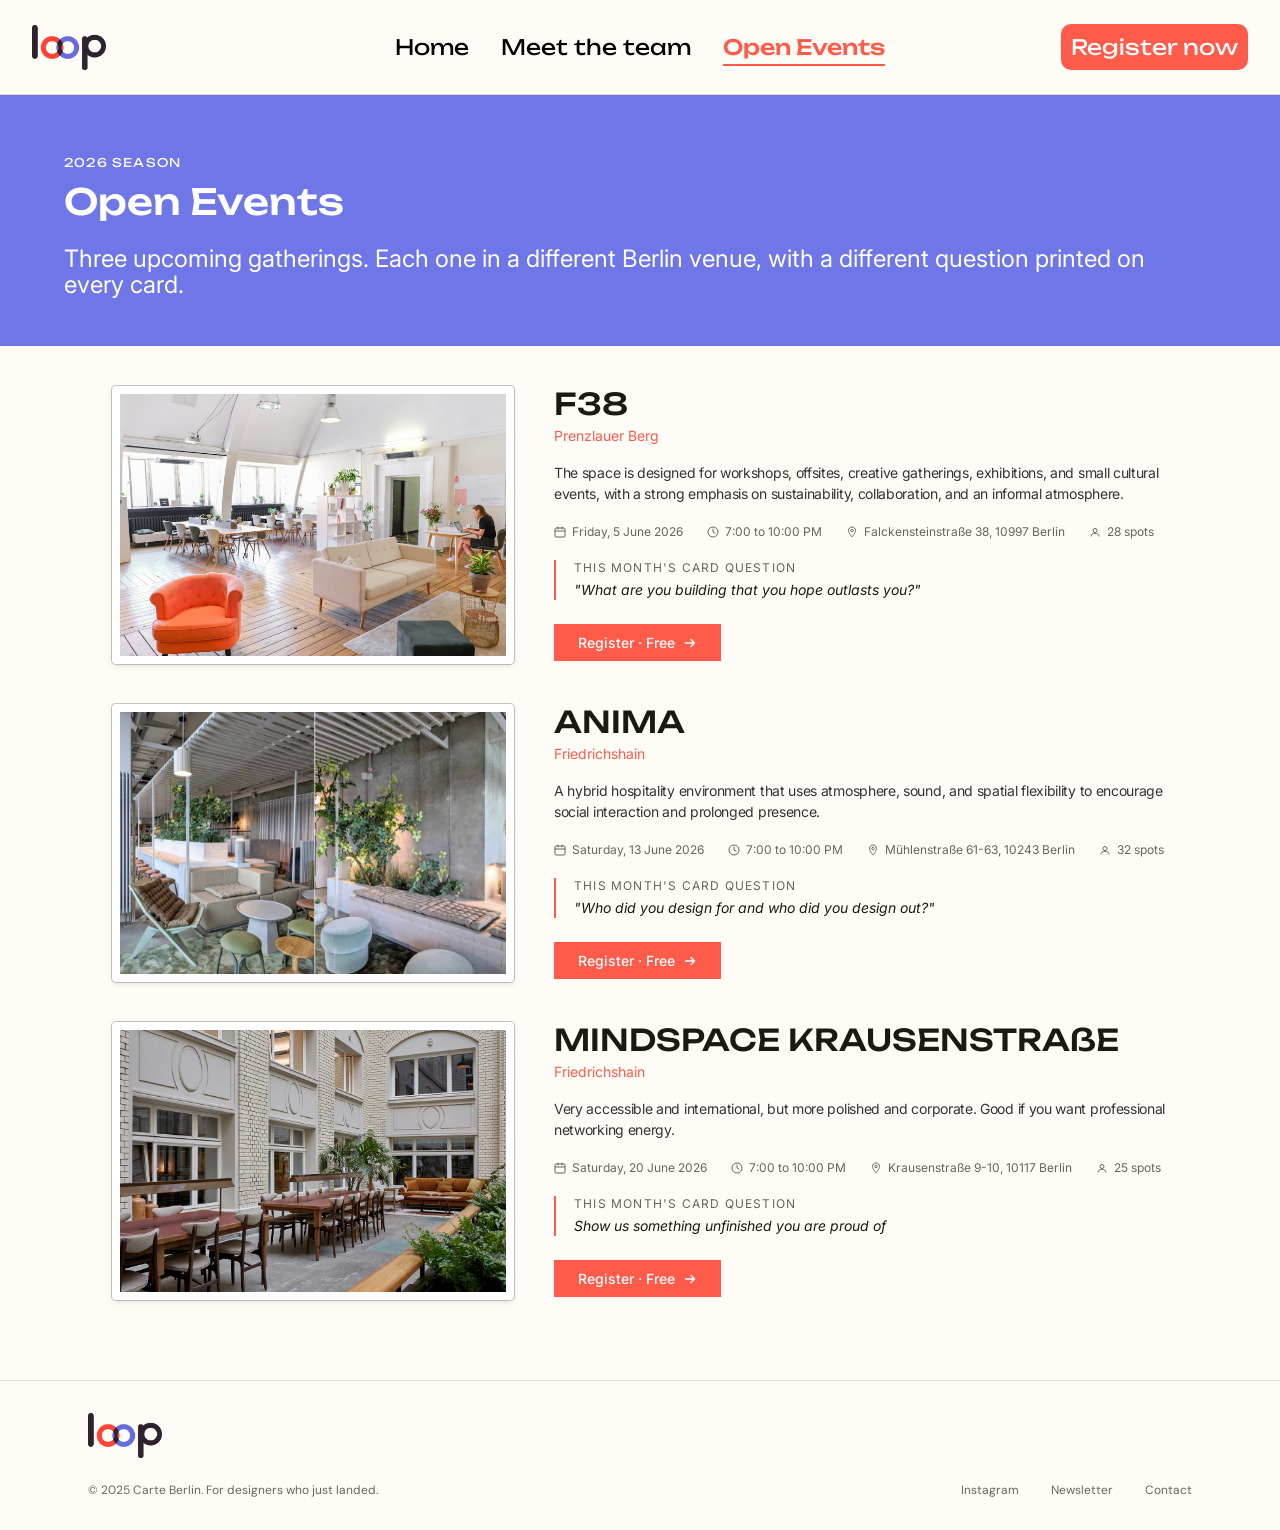
==== events.html @ ac426ec7 "Initial commit: Carte Berlin marketing site Three hand-coded pages (Home, Meet the team, Open Events" ====
<!doctype html>
<html lang="en" class="no-js">
<head>
<meta charset="utf-8" />
<meta name="viewport" content="width=1280" />
<title>Open Events · Carte Berlin</title>
<link rel="preconnect" href="https://fonts.googleapis.com">
<link rel="preconnect" href="https://fonts.gstatic.com" crossorigin>
<link href="https://fonts.googleapis.com/css2?family=Unbounded:wght@400;500&family=Inter:ital,wght@0,400;0,500;1,400&family=DM+Sans:wght@400;500&display=swap" rel="stylesheet">
<link rel="stylesheet" href="styles.css" />
</head>
<body>

<header class="nav">
  <a href="index.html"><img class="nav__logo" src="assets/images/logo.png" alt="Carte Berlin" /></a>
  <nav class="nav__links">
    <a href="index.html" class="nav__link">Home</a>
    <a href="team.html" class="nav__link">Meet the team</a>
    <a href="events.html" class="nav__link nav__link--active">Open Events</a>
  </nav>
  <a class="nav__cta" href="events.html">Register now</a>
</header>

<section class="page-band">
  <div class="page-band__inner">
    <p class="eyebrow eyebrow--light" data-animate>2026 Season</p>
    <h1 class="page-band__title" data-animate data-animate-delay="80">Open Events</h1>
    <p class="page-band__lead" data-animate data-animate-delay="160">Three upcoming gatherings. Each one in a different Berlin venue, with a different question printed on every card.</p>
  </div>
</section>

<section class="events">

  <!-- Event 1 -->
  <article class="event" data-animate>
    <div class="event__media">
      <img src="assets/images/venue-1.png" alt="F38 venue in Prenzlauer Berg" />
    </div>
    <div class="event__body">
      <h2 class="event__title">F38</h2>
      <p class="event__neighborhood">Prenzlauer Berg</p>
      <p class="event__desc">The space is designed for workshops, offsites, creative gatherings, exhibitions, and small cultural events, with a strong emphasis on sustainability, collaboration, and an informal atmosphere.</p>
      <div class="event__meta">
        <span class="event__meta-item">
          <svg viewBox="0 0 12 12" fill="none" stroke="currentColor" xmlns="http://www.w3.org/2000/svg"><rect x="1" y="2" width="10" height="9" rx="1" stroke-width="1"/><path d="M1 5h10M4 1v2M8 1v2" stroke-width="1" stroke-linecap="round"/></svg>
          Friday, 5 June 2026
        </span>
        <span class="event__meta-item">
          <svg viewBox="0 0 12 12" fill="none" stroke="currentColor" xmlns="http://www.w3.org/2000/svg"><circle cx="6" cy="6" r="5" stroke-width="1"/><path d="M6 3v3l2 1" stroke-width="1" stroke-linecap="round"/></svg>
          7:00 to 10:00 PM
        </span>
        <span class="event__meta-item">
          <svg viewBox="0 0 12 12" fill="none" stroke="currentColor" xmlns="http://www.w3.org/2000/svg"><path d="M6 1c-2 0-3.5 1.5-3.5 3.5C2.5 7 6 11 6 11s3.5-4 3.5-6.5C9.5 2.5 8 1 6 1z" stroke-width="1"/><circle cx="6" cy="4.5" r="1.25" stroke-width="1"/></svg>
          Falckensteinstraße 38, 10997 Berlin
        </span>
        <span class="event__meta-item">
          <svg viewBox="0 0 12 12" fill="none" stroke="currentColor" xmlns="http://www.w3.org/2000/svg"><circle cx="6" cy="4.5" r="2" stroke-width="1"/><path d="M2 10.5c0-2 1.75-3.25 4-3.25s4 1.25 4 3.25" stroke-width="1"/></svg>
          28 spots
        </span>
      </div>
      <div class="event__question">
        <div class="event__question-label">This month's card question</div>
        <p class="event__question-text">"What are you building that you hope outlasts you?"</p>
      </div>
      <button class="event__btn">
        Register · Free
        <svg viewBox="0 0 14 14" fill="none" stroke="currentColor" xmlns="http://www.w3.org/2000/svg"><path d="M2.5 7h9M8 3.5L11.5 7 8 10.5" stroke-width="1.5" stroke-linecap="round" stroke-linejoin="round"/></svg>
      </button>
    </div>
  </article>

  <!-- Event 2 -->
  <article class="event" data-animate>
    <div class="event__media">
      <img src="assets/images/venue-3.png" alt="ANIMA venue in Friedrichshain" />
    </div>
    <div class="event__body">
      <h2 class="event__title">ANIMA</h2>
      <p class="event__neighborhood">Friedrichshain</p>
      <p class="event__desc">A hybrid hospitality environment that uses atmosphere, sound, and spatial flexibility to encourage social interaction and prolonged presence.</p>
      <div class="event__meta">
        <span class="event__meta-item">
          <svg viewBox="0 0 12 12" fill="none" stroke="currentColor" xmlns="http://www.w3.org/2000/svg"><rect x="1" y="2" width="10" height="9" rx="1" stroke-width="1"/><path d="M1 5h10M4 1v2M8 1v2" stroke-width="1" stroke-linecap="round"/></svg>
          Saturday, 13 June 2026
        </span>
        <span class="event__meta-item">
          <svg viewBox="0 0 12 12" fill="none" stroke="currentColor" xmlns="http://www.w3.org/2000/svg"><circle cx="6" cy="6" r="5" stroke-width="1"/><path d="M6 3v3l2 1" stroke-width="1" stroke-linecap="round"/></svg>
          7:00 to 10:00 PM
        </span>
        <span class="event__meta-item">
          <svg viewBox="0 0 12 12" fill="none" stroke="currentColor" xmlns="http://www.w3.org/2000/svg"><path d="M6 1c-2 0-3.5 1.5-3.5 3.5C2.5 7 6 11 6 11s3.5-4 3.5-6.5C9.5 2.5 8 1 6 1z" stroke-width="1"/><circle cx="6" cy="4.5" r="1.25" stroke-width="1"/></svg>
          Mühlenstraße 61-63, 10243 Berlin
        </span>
        <span class="event__meta-item">
          <svg viewBox="0 0 12 12" fill="none" stroke="currentColor" xmlns="http://www.w3.org/2000/svg"><circle cx="6" cy="4.5" r="2" stroke-width="1"/><path d="M2 10.5c0-2 1.75-3.25 4-3.25s4 1.25 4 3.25" stroke-width="1"/></svg>
          32 spots
        </span>
      </div>
      <div class="event__question">
        <div class="event__question-label">This month's card question</div>
        <p class="event__question-text">"Who did you design for and who did you design out?"</p>
      </div>
      <button class="event__btn">
        Register · Free
        <svg viewBox="0 0 14 14" fill="none" stroke="currentColor" xmlns="http://www.w3.org/2000/svg"><path d="M2.5 7h9M8 3.5L11.5 7 8 10.5" stroke-width="1.5" stroke-linecap="round" stroke-linejoin="round"/></svg>
      </button>
    </div>
  </article>

  <!-- Event 3 -->
  <article class="event" data-animate>
    <div class="event__media">
      <img src="assets/images/venue-4.png" alt="Mindspace Krausenstraße venue" />
    </div>
    <div class="event__body">
      <h2 class="event__title">MINDSPACE KRAUSENSTRAßE</h2>
      <p class="event__neighborhood">Friedrichshain</p>
      <p class="event__desc">Very accessible and international, but more polished and corporate. Good if you want professional networking energy.</p>
      <div class="event__meta">
        <span class="event__meta-item">
          <svg viewBox="0 0 12 12" fill="none" stroke="currentColor" xmlns="http://www.w3.org/2000/svg"><rect x="1" y="2" width="10" height="9" rx="1" stroke-width="1"/><path d="M1 5h10M4 1v2M8 1v2" stroke-width="1" stroke-linecap="round"/></svg>
          Saturday, 20 June 2026
        </span>
        <span class="event__meta-item">
          <svg viewBox="0 0 12 12" fill="none" stroke="currentColor" xmlns="http://www.w3.org/2000/svg"><circle cx="6" cy="6" r="5" stroke-width="1"/><path d="M6 3v3l2 1" stroke-width="1" stroke-linecap="round"/></svg>
          7:00 to 10:00 PM
        </span>
        <span class="event__meta-item">
          <svg viewBox="0 0 12 12" fill="none" stroke="currentColor" xmlns="http://www.w3.org/2000/svg"><path d="M6 1c-2 0-3.5 1.5-3.5 3.5C2.5 7 6 11 6 11s3.5-4 3.5-6.5C9.5 2.5 8 1 6 1z" stroke-width="1"/><circle cx="6" cy="4.5" r="1.25" stroke-width="1"/></svg>
          Krausenstraße 9-10, 10117 Berlin
        </span>
        <span class="event__meta-item">
          <svg viewBox="0 0 12 12" fill="none" stroke="currentColor" xmlns="http://www.w3.org/2000/svg"><circle cx="6" cy="4.5" r="2" stroke-width="1"/><path d="M2 10.5c0-2 1.75-3.25 4-3.25s4 1.25 4 3.25" stroke-width="1"/></svg>
          25 spots
        </span>
      </div>
      <div class="event__question">
        <div class="event__question-label">This month's card question</div>
        <p class="event__question-text">Show us something unfinished you are proud of</p>
      </div>
      <button class="event__btn">
        Register · Free
        <svg viewBox="0 0 14 14" fill="none" stroke="currentColor" xmlns="http://www.w3.org/2000/svg"><path d="M2.5 7h9M8 3.5L11.5 7 8 10.5" stroke-width="1.5" stroke-linecap="round" stroke-linejoin="round"/></svg>
      </button>
    </div>
  </article>

</section>

<footer class="footer">
  <div class="footer__inner">
    <div class="footer__top">
      <img class="footer__logo" src="assets/images/logo.png" alt="Carte Berlin" />
    </div>
    <div class="footer__row">
      <span class="footer__copy">© 2025 Carte Berlin. For designers who just landed.</span>
      <div class="footer__links">
        <a class="footer__link" href="#">Instagram</a>
        <a class="footer__link" href="#">Newsletter</a>
        <a class="footer__link" href="#">Contact</a>
      </div>
    </div>
  </div>
</footer>

<script src="script.js" defer></script>
</body>
</html>
---- styles.css ----
/* ------- Reset + tokens ------- */
*, *::before, *::after { box-sizing: border-box; }
html, body { margin: 0; padding: 0; }
body {
  background: #fffcf8;
  color: #1c1814;
  font-family: 'Inter', system-ui, -apple-system, sans-serif;
  -webkit-font-smoothing: antialiased;
  -moz-osx-font-smoothing: grayscale;
  min-width: 1280px;
}

:root {
  --bg: #fffcf8;
  --ink: #1c1814;
  --muted: #6b6358;
  --accent: #ff5b4a;
  --indigo: #6e76e8;
  --soft: #d9d2c2;
  --cream: #f4efe4;
  --hairline: rgba(28, 24, 20, 0.14);
}

img { max-width: 100%; display: block; }
a { color: inherit; text-decoration: none; }

/* ------- Top nav (shared) ------- */
.nav {
  position: sticky;
  top: 0;
  z-index: 50;
  display: flex;
  align-items: center;
  justify-content: space-between;
  padding: 24px 32px;
  background: var(--bg);
  border-bottom: 1px solid var(--hairline);
  transition: box-shadow 280ms ease, padding 280ms ease;
}
.nav.is-scrolled {
  padding-top: 14px;
  padding-bottom: 14px;
  box-shadow: 0 6px 20px rgba(28, 24, 20, 0.06);
}
.nav__logo { width: 74px; height: 45px; object-fit: contain; }
.nav__links {
  display: flex;
  gap: 32px;
  align-items: center;
  font-family: 'Unbounded', sans-serif;
  font-size: 21.206px;
  position: absolute;
  left: 50%;
  transform: translateX(-50%);
}
.nav__link { color: #000; font-weight: 400; }
.nav__link--active { color: var(--accent); font-weight: 500; }
.nav__cta {
  background: var(--accent);
  color: #fff;
  padding: 10px;
  border-radius: 10px;
  font-family: 'Unbounded', sans-serif;
  font-size: 21.206px;
  font-weight: 400;
  display: inline-flex;
  align-items: center;
  cursor: pointer;
}

/* ------- Footer (shared) ------- */
.footer {
  padding: 32px 0;
  border-top: 1px solid var(--hairline);
}
.footer__inner {
  max-width: 1152px;
  margin: 0 auto;
  padding: 0 24px;
}
.footer__row {
  display: flex;
  align-items: center;
  gap: 32px;
}
.footer__copy,
.footer__link {
  font-family: 'DM Sans', sans-serif;
  color: var(--muted);
  font-size: 12px;
  line-height: 16px;
}
.footer__links { display: flex; gap: 32px; margin-left: auto; }
.footer__logo { width: 74px; height: 45px; object-fit: contain; }
.footer__top { display: flex; align-items: center; gap: 24px; padding-bottom: 24px; }

/* ------- Buttons ------- */
.btn--accent {
  display: inline-flex;
  align-items: center;
  gap: 8px;
  background: var(--accent);
  color: var(--cream);
  font-family: 'Unbounded', sans-serif;
  font-weight: 500;
  font-size: 14px;
  padding: 14px 32px;
  border-radius: 6px;
  border: 0;
  cursor: pointer;
  text-decoration: none;
}
.btn--accent svg {
  width: 16px;
  height: 16px;
  flex-shrink: 0;
}
.btn--outline {
  display: inline-flex;
  align-items: center;
  justify-content: center;
  background: transparent;
  color: #fff;
  border: 1px solid #fff;
  font-family: 'Unbounded', sans-serif;
  font-weight: 500;
  font-size: 14px;
  padding: 12px 24px;
  border-radius: 6px;
  cursor: pointer;
}

/* ------- Headings shared ------- */
.eyebrow {
  font-family: 'Unbounded', sans-serif;
  font-size: 12px;
  letter-spacing: 1.2px;
  text-transform: uppercase;
}
.eyebrow--light { color: #fff; }
.eyebrow--muted { color: var(--muted); }
.eyebrow--accent { color: var(--accent); }

.h2 {
  font-family: 'Unbounded', sans-serif;
  font-weight: 500;
  font-size: 36px;
  line-height: 40px;
  color: #fff;
  margin: 12px 0 0;
}

/* ===================================================
   HOME PAGE
=================================================== */
.home-hero {
  padding: 56px 0 40px;
}
.home-hero__inner {
  max-width: 1152px;
  margin: 0 auto;
  padding: 0 24px;
}
.home-hero__title {
  font-family: 'Unbounded', sans-serif;
  font-weight: 500;
  font-size: 60px;
  line-height: 69px;
  margin: 0;
  color: var(--ink);
}
.home-hero__title .accent { color: var(--accent); display: block; }
.home-hero__title span.block { display: block; }
.home-hero__lead {
  font-family: 'Unbounded', sans-serif;
  font-weight: 400;
  font-size: 20px;
  line-height: 26px;
  color: #000;
  max-width: 932px;
  margin: 38px 0 0;
}
.home-hero__chip {
  display: inline-flex;
  align-items: center;
  gap: 8px;
  border: 1px solid var(--accent);
  color: var(--accent);
  border-radius: 6px;
  padding: 5px 13px;
  margin-top: 38px;
  font-family: 'Unbounded', sans-serif;
  font-size: 12px;
  letter-spacing: 1.2px;
  text-transform: uppercase;
  line-height: 16px;
}
.home-hero__chip svg { width: 12px; height: 12px; }

.stats {
  border-top: 1px solid var(--hairline);
  border-bottom: 1px solid var(--hairline);
  padding: 25px 0;
}
.stats__inner {
  max-width: 1152px;
  margin: 0 auto;
  padding: 0 24px;
  display: flex;
  gap: 34px;
}
.stat__num {
  font-family: 'Unbounded', sans-serif;
  font-weight: 500;
  font-size: 24px;
  line-height: 32px;
  color: var(--ink);
}
.stat__label {
  font-family: 'Unbounded', sans-serif;
  font-size: 12px;
  letter-spacing: 0.6px;
  text-transform: uppercase;
  color: var(--muted);
  margin-top: 2px;
  line-height: 16px;
}

.section--indigo {
  background: var(--indigo);
  color: #fff;
  padding: 96px 0;
}
.container { max-width: 1152px; margin: 0 auto; padding: 0 24px; }

.format-grid {
  display: grid;
  grid-template-columns: repeat(3, 1fr);
  gap: 32px;
  margin-top: 56px;
}
.format-step__num {
  font-family: 'Unbounded', sans-serif;
  font-weight: 400;
  font-size: 52px;
  line-height: 48px;
  color: #fff;
}
.format-step__title {
  font-family: 'Unbounded', sans-serif;
  font-weight: 500;
  font-size: 24px;
  line-height: 28px;
  color: #fff;
  margin: 16px 0 0;
}
.format-step__body {
  font-family: 'Inter', sans-serif;
  font-size: 20px;
  line-height: 22.75px;
  color: #fff;
  margin: 16px 0 0;
}

.why {
  padding: 80px 0;
}
.why__inner {
  max-width: 1152px;
  margin: 0 auto;
  padding: 0 24px;
  display: grid;
  grid-template-columns: 520px 1fr;
  gap: 88px;
  align-items: stretch;
}
.why__media {
  background: var(--soft);
  min-height: 390px;
  border-radius: 0;
  overflow: hidden;
}
.why__image {
  width: 100%;
  height: 100%;
  min-height: 390px;
  object-fit: cover;
  display: block;
}
.why__content { max-width: 520px; }
.why__title {
  font-family: 'Unbounded', sans-serif;
  font-weight: 400;
  font-size: 36px;
  line-height: 40px;
  margin: 12px 0 0;
  color: var(--ink);
}
.why__p {
  font-family: 'Inter', sans-serif;
  font-size: 16px;
  line-height: 26px;
  color: var(--muted);
  margin: 24px 0 0;
}
.why__meta {
  margin-top: 40px;
  display: flex;
  flex-direction: column;
  gap: 12px;
}
.why__meta-row {
  display: flex;
  gap: 12px;
  align-items: center;
  font-family: 'DM Sans', sans-serif;
  font-size: 14px;
  line-height: 20px;
  color: var(--ink);
}
.why__meta-row svg { width: 14px; height: 14px; flex-shrink: 0; color: var(--accent); }

.cta {
  background: var(--indigo);
  padding: 96px 0;
  text-align: center;
  color: #fff;
}
.cta__inner {
  max-width: 1152px;
  margin: 0 auto;
  padding: 0 24px;
}
.cta__lead {
  font-family: 'Inter', sans-serif;
  font-size: 16px;
  line-height: 26px;
  color: var(--cream);
  max-width: 448px;
  margin: 24px auto 40px;
}
.cta__title {
  font-family: 'Unbounded', sans-serif;
  font-weight: 500;
  font-size: 36px;
  line-height: 40px;
  margin: 16px 0 0;
}

/* ===================================================
   TEAM PAGE
=================================================== */
.page-band {
  background: var(--indigo);
  padding: 48px 32px;
}
.page-band__inner { max-width: 1152px; margin: 0 auto; }
.page-band__title {
  font-family: 'Unbounded', sans-serif;
  font-weight: 500;
  font-size: 36px;
  line-height: 40px;
  color: #fff;
  margin: 12px 0 24px;
}
.page-band__lead {
  font-family: 'Inter', sans-serif;
  font-size: 24px;
  line-height: 26px;
  color: #fff;
  max-width: 1100px;
  margin: 0;
}

.team-grid {
  max-width: 1152px;
  margin: 0 auto;
  padding: 80px 24px 96px;
  display: grid;
  grid-template-columns: repeat(3, 1fr);
  gap: 40px 30px;
}
.team-card__img {
  width: 100%;
  aspect-ratio: 341 / 455;
  object-fit: cover;
  border-radius: 6px;
  background: var(--soft);
}
.team-card__name {
  font-family: 'Unbounded', sans-serif;
  font-weight: 400;
  font-size: 24px;
  line-height: 30px;
  color: var(--ink);
  margin: 24px 0 12px;
}
.team-card__country {
  display: flex;
  gap: 8px;
  align-items: center;
  font-family: 'Inter', sans-serif;
  font-size: 14px;
  line-height: 20px;
  color: var(--muted);
}
.team-card__role {
  font-family: 'Inter', sans-serif;
  font-size: 12px;
  letter-spacing: 1.2px;
  text-transform: uppercase;
  color: var(--accent);
  margin-top: 4px;
  line-height: 16px;
}
.team-card__bio {
  font-family: 'Inter', sans-serif;
  font-size: 14px;
  line-height: 22.75px;
  color: var(--muted);
  margin: 0;
  padding: 0 2px;
}

.volunteer {
  background: var(--indigo);
  border-top: 1px solid var(--hairline);
  padding: 33px 0 32px;
}
.volunteer__inner {
  max-width: 1152px;
  margin: 0 auto;
  padding: 0 24px;
  display: flex;
  align-items: center;
  justify-content: space-between;
  gap: 24px;
}
.volunteer__title {
  font-family: 'Unbounded', sans-serif;
  font-weight: 500;
  font-size: 24px;
  line-height: 32px;
  color: #fff;
  margin: 8px 0 0;
}
.volunteer__p {
  font-family: 'Inter', sans-serif;
  font-size: 14px;
  line-height: 20px;
  color: #fff;
  max-width: 448px;
  margin: 8px 0 0;
}

/* ===================================================
   EVENTS PAGE
=================================================== */
.events {
  max-width: 1104px;
  margin: 0 auto;
  padding: 40px 24px 80px;
  display: flex;
  flex-direction: column;
  gap: 40px;
}
.event {
  display: grid;
  grid-template-columns: 402px 1fr;
  gap: 40px;
  align-items: start;
}
.event__media {
  width: 402px;
  height: 278px;
  overflow: hidden;
  background: var(--soft);
  border: 8px solid #fff;
  border-radius: 4px;
  box-shadow:
    0 0 0 1px rgba(0,0,0,0.2),
    0 0 2px 0 rgba(0,0,0,0.08),
    0 2px 6px 0 rgba(0,0,0,0.1);
}
.event__media img {
  width: 100%;
  height: 100%;
  object-fit: cover;
  display: block;
}
.event__title {
  font-family: 'Unbounded', sans-serif;
  font-weight: 500;
  font-size: 30px;
  line-height: 36px;
  color: var(--ink);
  margin: 0;
}
.event__neighborhood {
  font-family: 'Inter', sans-serif;
  font-size: 14px;
  line-height: 20px;
  color: var(--accent);
  margin-top: 4px;
}
.event__desc {
  font-family: 'Inter', sans-serif;
  font-size: 14px;
  line-height: 1.5;
  letter-spacing: -0.308px;
  color: rgba(0,0,0,0.8);
  margin: 16px 0 0;
  max-width: 663px;
}
.event__meta {
  margin-top: 20px;
  display: flex;
  gap: 24px;
  flex-wrap: wrap;
}
.event__meta-item {
  display: flex;
  align-items: center;
  gap: 6px;
  font-family: 'Inter', sans-serif;
  font-size: 12px;
  line-height: 16px;
  color: var(--muted);
}
.event__meta-item svg { width: 12px; height: 12px; flex-shrink: 0; }
.event__question {
  margin: 20px 0 24px;
  border-left: 2px solid var(--accent);
  padding-left: 18px;
}
.event__question-label {
  font-family: 'Inter', sans-serif;
  font-size: 12px;
  letter-spacing: 1.2px;
  text-transform: uppercase;
  color: var(--muted);
  line-height: 16px;
}
.event__question-text {
  font-family: 'Inter', sans-serif;
  font-style: italic;
  font-size: 14px;
  line-height: 20px;
  color: var(--ink);
  margin: 4px 0 0;
}
.event__btn {
  display: inline-flex;
  align-items: center;
  gap: 8px;
  background: var(--accent);
  color: #fff;
  font-family: 'Inter', sans-serif;
  font-weight: 500;
  font-size: 14px;
  padding: 10px 24px;
  border: 0;
  cursor: pointer;
}
.event__btn svg { width: 14px; height: 14px; }

/* ===================================================
   MICRO-INTERACTIONS & ANIMATIONS
=================================================== */

html { scroll-behavior: smooth; }

/* Focus styles (always on) */
a:focus-visible,
button:focus-visible {
  outline: 2px solid var(--accent);
  outline-offset: 3px;
  border-radius: 2px;
}

/* ------- Nav links: animated underline ------- */
.nav__link {
  position: relative;
  transition: color 220ms ease;
}
.nav__link::after {
  content: '';
  position: absolute;
  left: 50%;
  bottom: -6px;
  width: 0;
  height: 2px;
  background: var(--accent);
  transition: width 320ms cubic-bezier(.2,.65,.3,1),
              left 320ms cubic-bezier(.2,.65,.3,1);
}
.nav__link:hover { color: var(--accent); }
.nav__link:hover::after { width: 100%; left: 0; }
.nav__link--active::after { width: 100%; left: 0; }

/* ------- Header "Register now" CTA ------- */
.nav__cta {
  transition: background 220ms ease,
              transform 220ms ease,
              box-shadow 220ms ease;
}
.nav__cta:hover {
  background: #ff4938;
  transform: translateY(-1px);
  box-shadow: 0 8px 18px rgba(255, 91, 74, 0.32);
}
.nav__cta:active { transform: translateY(0); }

/* ------- Hero chip: hoverable pill + soft pin pulse ------- */
.home-hero__chip {
  transition: background 240ms ease, color 240ms ease;
  cursor: default;
}
.home-hero__chip:hover {
  background: var(--accent);
  color: #fff;
}
.home-hero__chip:hover svg path,
.home-hero__chip:hover svg circle { stroke: #fff; }

@media (prefers-reduced-motion: no-preference) {
  .home-hero__chip svg {
    animation: pinPulse 2.6s ease-in-out infinite;
    transform-origin: 50% 70%;
  }
  @keyframes pinPulse {
    0%, 100% { transform: translateY(0); }
    50%      { transform: translateY(-1.5px); }
  }
}

/* ------- Big accent buttons (See Open Events) ------- */
.btn--accent {
  transition: background 220ms ease,
              transform 220ms ease,
              box-shadow 220ms ease;
}
.btn--accent svg {
  transition: transform 260ms cubic-bezier(.2,.65,.3,1);
}
.btn--accent:hover {
  background: #ff4938;
  transform: translateY(-2px);
  box-shadow: 0 12px 28px rgba(255, 91, 74, 0.34);
}
.btn--accent:hover svg { transform: translateX(4px); }
.btn--accent:active { transform: translateY(0); }

/* ------- Outline button (Get in Touch) ------- */
.btn--outline {
  transition: background 220ms ease, color 220ms ease, transform 220ms ease;
}
.btn--outline:hover {
  background: #fff;
  color: var(--indigo);
  transform: translateY(-1px);
}

/* ------- Event "Register" buttons ------- */
.event__btn {
  transition: background 220ms ease, transform 220ms ease, box-shadow 220ms ease;
}
.event__btn svg {
  transition: transform 240ms cubic-bezier(.2,.65,.3,1);
}
.event__btn:hover {
  background: #ff4938;
  transform: translateY(-2px);
  box-shadow: 0 10px 22px rgba(255, 91, 74, 0.3);
}
.event__btn:hover svg { transform: translateX(3px); }
.event__btn:active { transform: translateY(0); }

/* ------- Format steps (Simple by design cards) ------- */
.format-step {
  transition: transform 360ms cubic-bezier(.2,.65,.3,1);
}
.format-step__num {
  transition: color 260ms ease, transform 360ms cubic-bezier(.2,.65,.3,1);
  display: inline-block;
}
.format-step:hover { transform: translateY(-4px); }
.format-step:hover .format-step__num {
  color: #ffdedb;
  transform: scale(1.05);
}

/* ------- Stats: hoverable column ------- */
.stats__inner > * {
  transition: transform 260ms ease;
}
.stats__inner > *:hover { transform: translateY(-2px); }
.stat__num { transition: color 220ms ease; }
.stats__inner > *:hover .stat__num { color: var(--accent); }

/* ------- Why Berlin: image zoom + meta row hover ------- */
.why__media { overflow: hidden; }
.why__image {
  transition: transform 800ms cubic-bezier(.2,.65,.3,1);
}
.why__media:hover .why__image { transform: scale(1.04); }

.why__meta-row {
  transition: color 220ms ease, transform 220ms ease;
}
.why__meta-row:hover {
  color: var(--accent);
  transform: translateX(4px);
}

/* ------- Team cards ------- */
.team-card { transition: transform 320ms ease; }
.team-card__img {
  transition: transform 600ms cubic-bezier(.2,.65,.3,1);
}
.team-card:hover .team-card__img { transform: scale(1.03); }

.team-card__name { transition: color 260ms ease; }
.team-card:hover .team-card__name { color: var(--accent); }

/* ------- Event cards ------- */
.event__media {
  transition: box-shadow 320ms ease, transform 320ms ease;
}
.event__media img {
  transition: transform 650ms cubic-bezier(.2,.65,.3,1);
}
.event:hover .event__media img { transform: scale(1.04); }
.event:hover .event__media {
  box-shadow:
    0 0 0 1px rgba(0, 0, 0, 0.2),
    0 12px 28px rgba(0, 0, 0, 0.16);
}
.event__title { transition: color 260ms ease; }
.event:hover .event__title { color: var(--indigo); }

/* ------- Footer links ------- */
.footer__link {
  position: relative;
  transition: color 220ms ease;
}
.footer__link::after {
  content: '';
  position: absolute;
  left: 0;
  bottom: -2px;
  width: 0;
  height: 1px;
  background: var(--accent);
  transition: width 280ms cubic-bezier(.2,.65,.3,1);
}
.footer__link:hover { color: var(--accent); }
.footer__link:hover::after { width: 100%; }

/* ------- Logo lift on hover ------- */
.nav__logo,
.footer__logo {
  transition: transform 320ms cubic-bezier(.2,.65,.3,1);
}
.nav a:hover .nav__logo,
.footer__top:hover .footer__logo {
  transform: rotate(-3deg) scale(1.04);
}

/* ===================================================
   SCROLL REVEAL (gated on .js + reduced-motion)
=================================================== */
@media (prefers-reduced-motion: no-preference) {
  .js [data-animate] {
    opacity: 0;
    transform: translateY(24px);
    transition: opacity 700ms ease-out,
                transform 700ms cubic-bezier(.2,.65,.3,1);
    will-change: opacity, transform;
  }
  .js [data-animate].is-visible {
    opacity: 1;
    transform: translateY(0);
  }
  .js [data-animate-delay="80"]  { transition-delay:  80ms; }
  .js [data-animate-delay="160"] { transition-delay: 160ms; }
  .js [data-animate-delay="240"] { transition-delay: 240ms; }
  .js [data-animate-delay="320"] { transition-delay: 320ms; }
  .js [data-animate-delay="400"] { transition-delay: 400ms; }
  .js [data-animate-delay="480"] { transition-delay: 480ms; }

  /* Initial page fade-in */
  .js body { animation: pageIn 500ms ease-out both; }
  @keyframes pageIn {
    from { opacity: 0; }
    to   { opacity: 1; }
  }
}
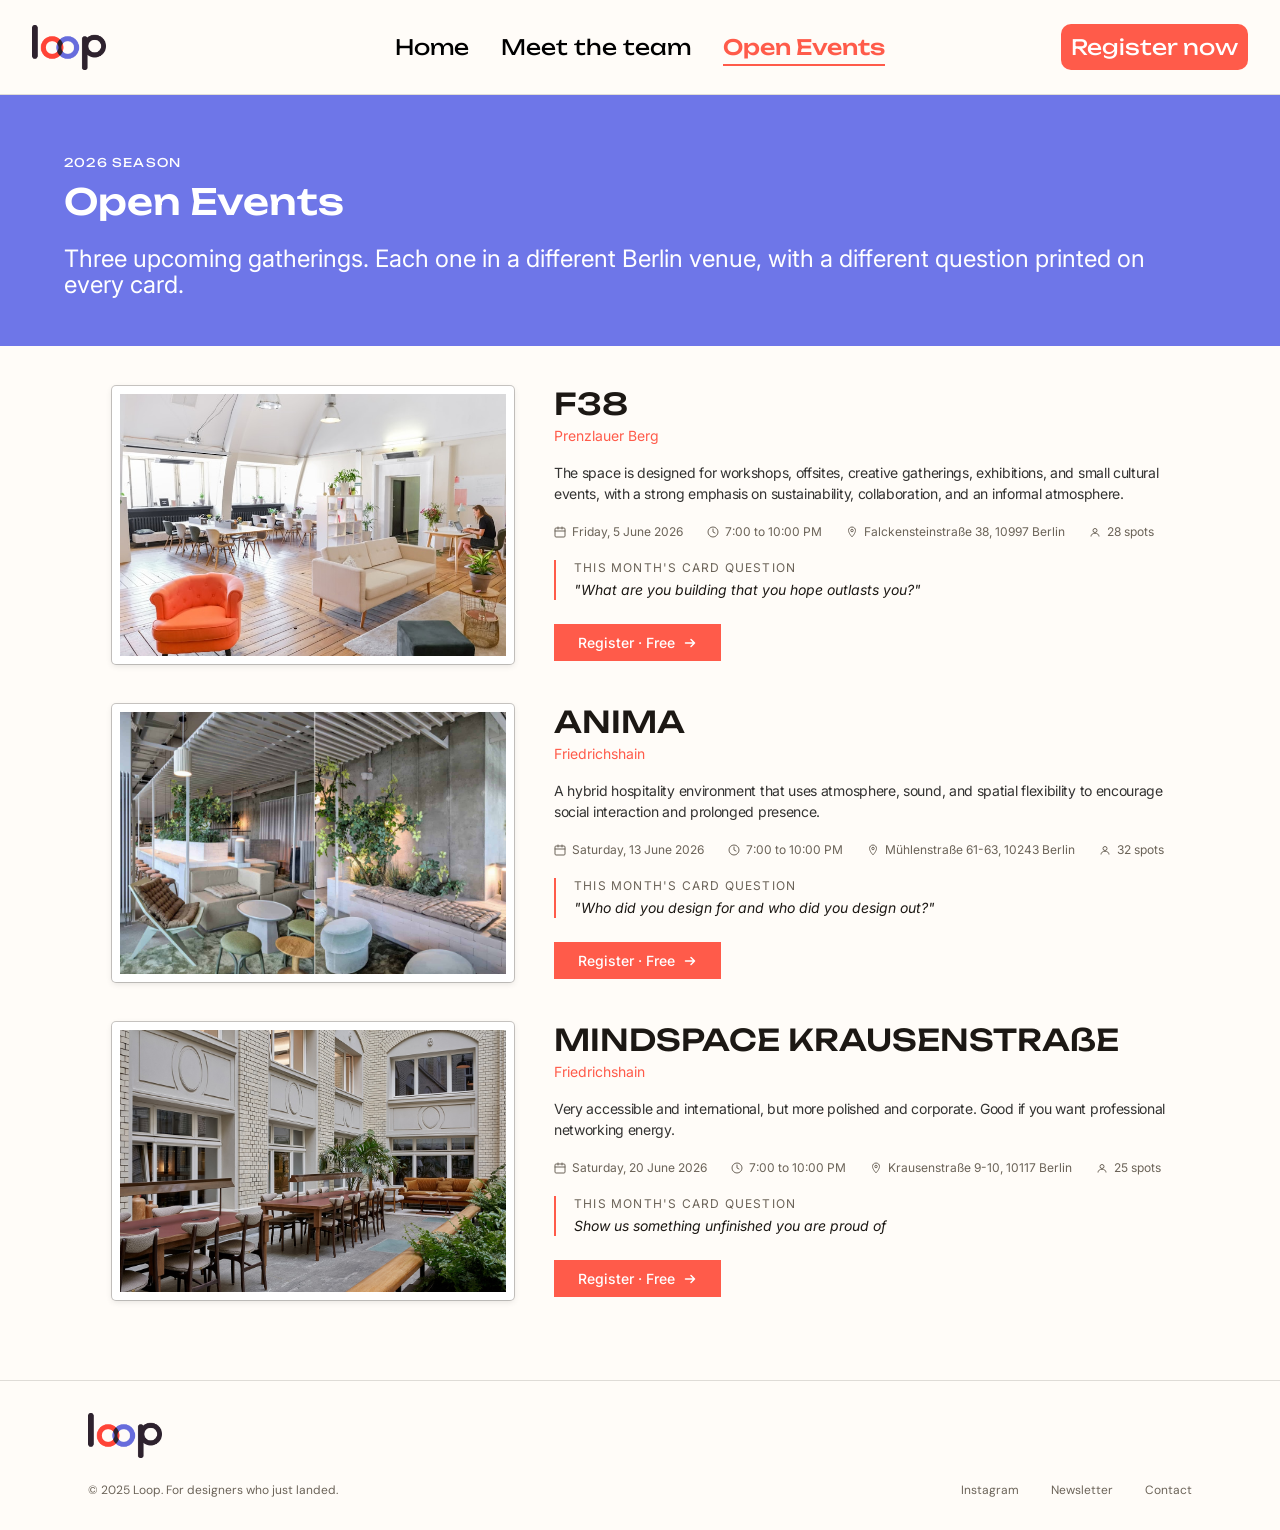
==== commit 278b796e: "Rebrand from Carte Berlin to Loop Loop is the product name. Updated all visible references across th" ====
--- a/events.html
+++ b/events.html
@@ -3,7 +3,7 @@
 <head>
 <meta charset="utf-8" />
 <meta name="viewport" content="width=1280" />
-<title>Open Events · Carte Berlin</title>
+<title>Open Events · Loop</title>
 <link rel="preconnect" href="https://fonts.googleapis.com">
 <link rel="preconnect" href="https://fonts.gstatic.com" crossorigin>
 <link href="https://fonts.googleapis.com/css2?family=Unbounded:wght@400;500&family=Inter:ital,wght@0,400;0,500;1,400&family=DM+Sans:wght@400;500&display=swap" rel="stylesheet">
@@ -12,7 +12,7 @@
 <body>
 
 <header class="nav">
-  <a href="index.html"><img class="nav__logo" src="assets/images/logo.png" alt="Carte Berlin" /></a>
+  <a href="index.html"><img class="nav__logo" src="assets/images/logo.png" alt="Loop" /></a>
   <nav class="nav__links">
     <a href="index.html" class="nav__link">Home</a>
     <a href="team.html" class="nav__link">Meet the team</a>
@@ -150,10 +150,10 @@
 <footer class="footer">
   <div class="footer__inner">
     <div class="footer__top">
-      <img class="footer__logo" src="assets/images/logo.png" alt="Carte Berlin" />
+      <img class="footer__logo" src="assets/images/logo.png" alt="Loop" />
     </div>
     <div class="footer__row">
-      <span class="footer__copy">© 2025 Carte Berlin. For designers who just landed.</span>
+      <span class="footer__copy">© 2025 Loop. For designers who just landed.</span>
       <div class="footer__links">
         <a class="footer__link" href="#">Instagram</a>
         <a class="footer__link" href="#">Newsletter</a>
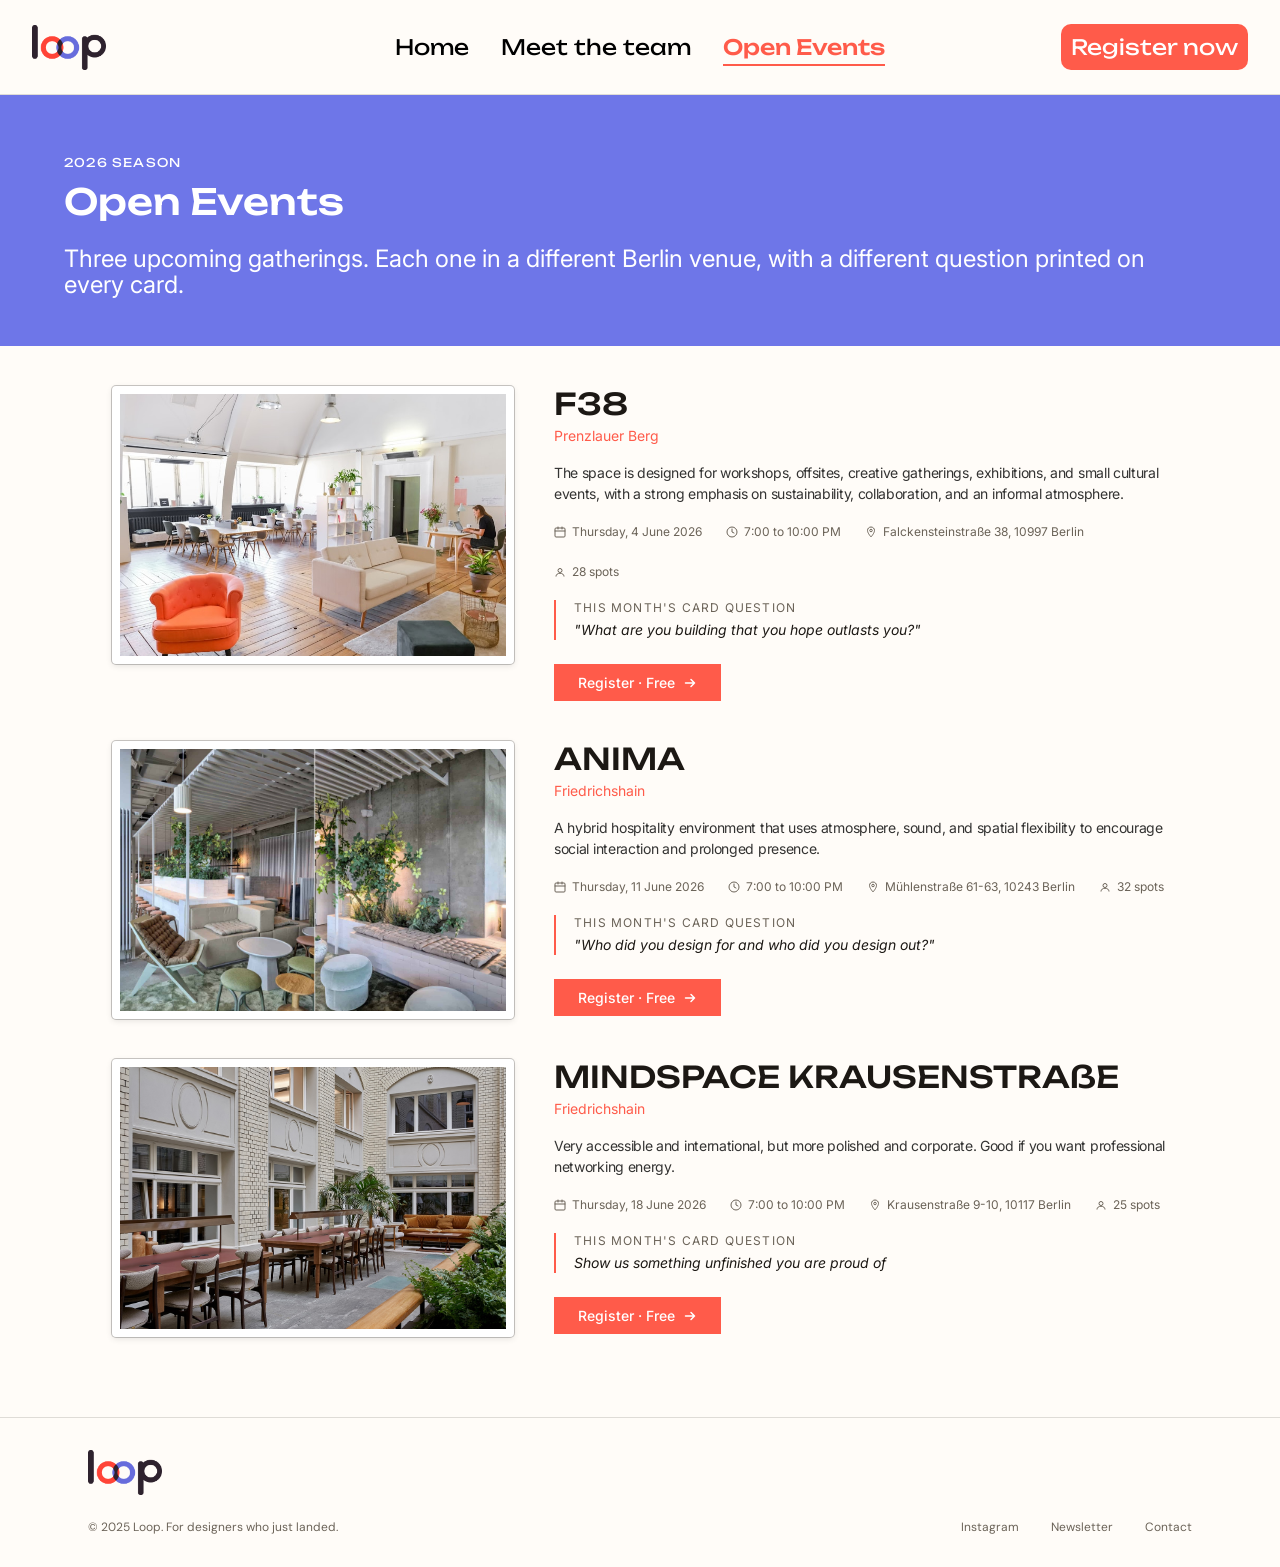
==== commit af466b6f: "Apply Figma content updates Sync with the latest Figma design pass: - Home: drop the "(under 6 month" ====
--- a/events.html
+++ b/events.html
@@ -43,7 +43,7 @@
       <div class="event__meta">
         <span class="event__meta-item">
           <svg viewBox="0 0 12 12" fill="none" stroke="currentColor" xmlns="http://www.w3.org/2000/svg"><rect x="1" y="2" width="10" height="9" rx="1" stroke-width="1"/><path d="M1 5h10M4 1v2M8 1v2" stroke-width="1" stroke-linecap="round"/></svg>
-          Friday, 5 June 2026
+          Thursday, 4 June 2026
         </span>
         <span class="event__meta-item">
           <svg viewBox="0 0 12 12" fill="none" stroke="currentColor" xmlns="http://www.w3.org/2000/svg"><circle cx="6" cy="6" r="5" stroke-width="1"/><path d="M6 3v3l2 1" stroke-width="1" stroke-linecap="round"/></svg>
@@ -81,7 +81,7 @@
       <div class="event__meta">
         <span class="event__meta-item">
           <svg viewBox="0 0 12 12" fill="none" stroke="currentColor" xmlns="http://www.w3.org/2000/svg"><rect x="1" y="2" width="10" height="9" rx="1" stroke-width="1"/><path d="M1 5h10M4 1v2M8 1v2" stroke-width="1" stroke-linecap="round"/></svg>
-          Saturday, 13 June 2026
+          Thursday, 11 June 2026
         </span>
         <span class="event__meta-item">
           <svg viewBox="0 0 12 12" fill="none" stroke="currentColor" xmlns="http://www.w3.org/2000/svg"><circle cx="6" cy="6" r="5" stroke-width="1"/><path d="M6 3v3l2 1" stroke-width="1" stroke-linecap="round"/></svg>
@@ -119,7 +119,7 @@
       <div class="event__meta">
         <span class="event__meta-item">
           <svg viewBox="0 0 12 12" fill="none" stroke="currentColor" xmlns="http://www.w3.org/2000/svg"><rect x="1" y="2" width="10" height="9" rx="1" stroke-width="1"/><path d="M1 5h10M4 1v2M8 1v2" stroke-width="1" stroke-linecap="round"/></svg>
-          Saturday, 20 June 2026
+          Thursday, 18 June 2026
         </span>
         <span class="event__meta-item">
           <svg viewBox="0 0 12 12" fill="none" stroke="currentColor" xmlns="http://www.w3.org/2000/svg"><circle cx="6" cy="6" r="5" stroke-width="1"/><path d="M6 3v3l2 1" stroke-width="1" stroke-linecap="round"/></svg>
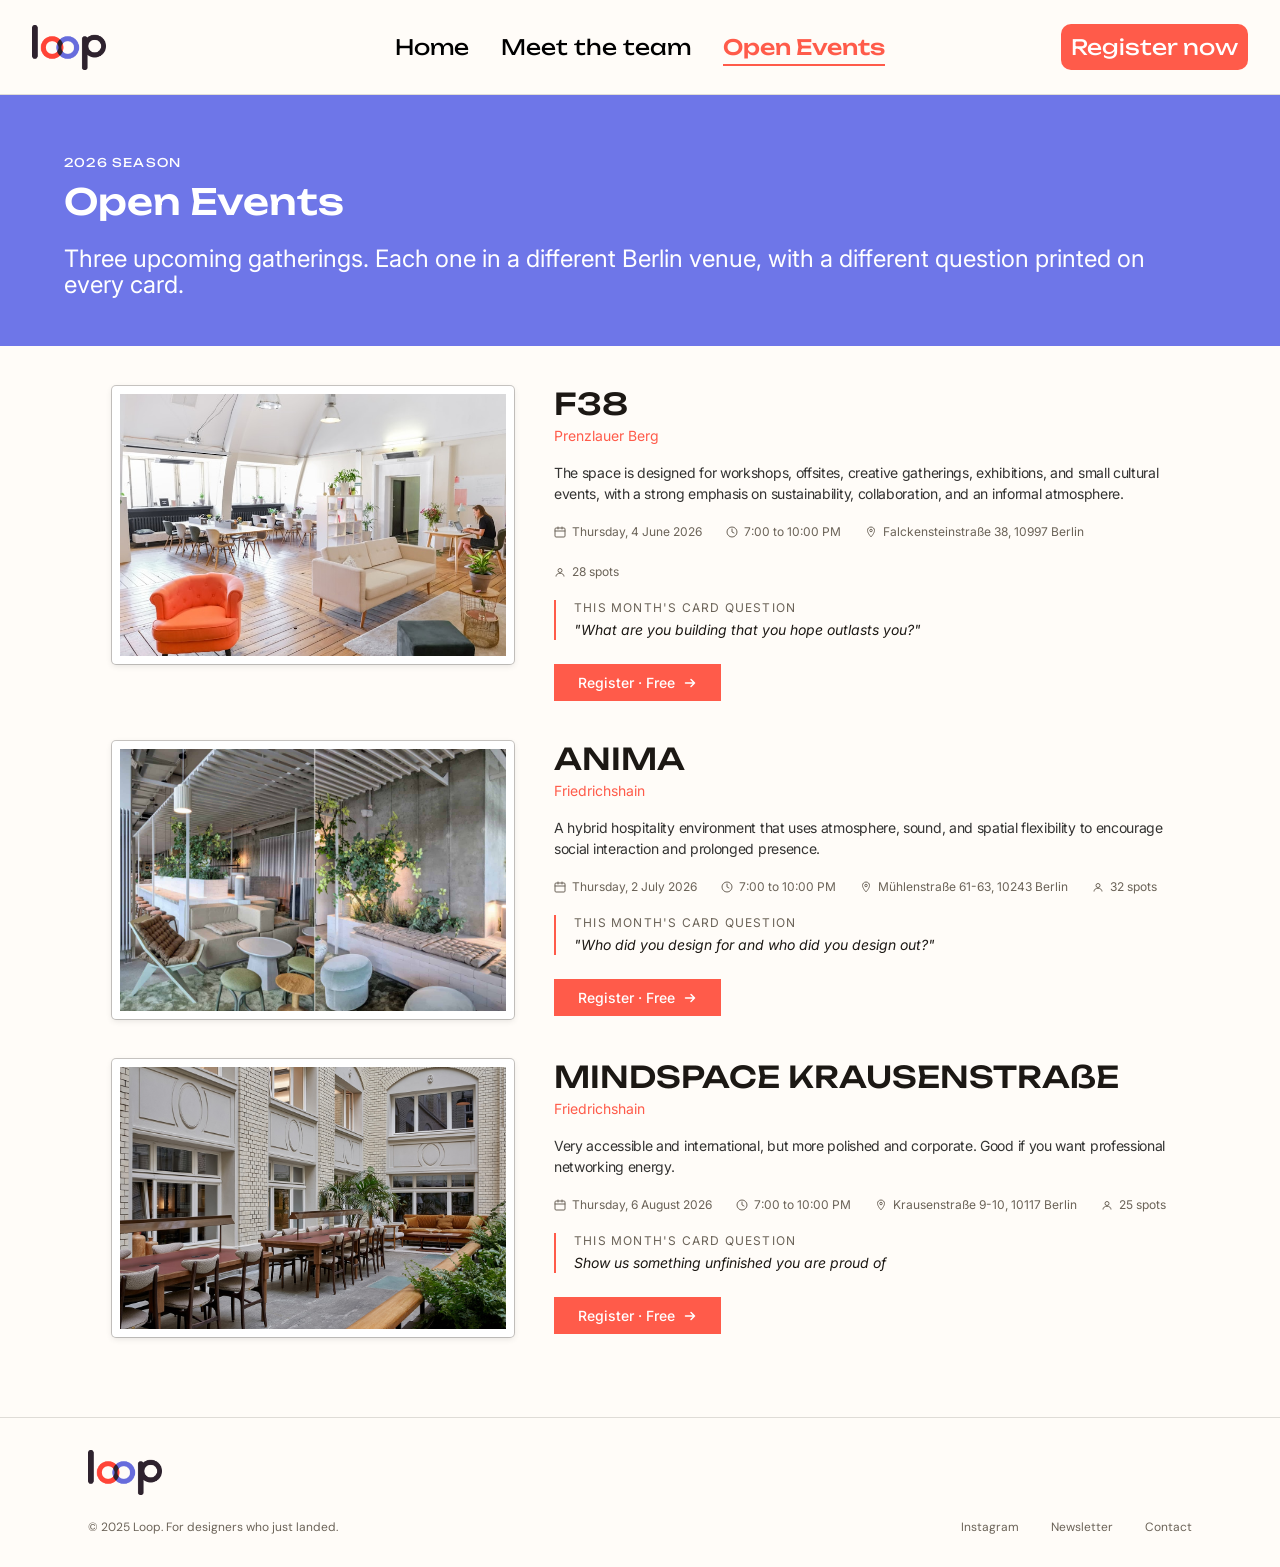
==== commit fba68d2b: "Spread events across consecutive months Match the "First Thursday of every month" cadence from the h" ====
--- a/events.html
+++ b/events.html
@@ -81,7 +81,7 @@
       <div class="event__meta">
         <span class="event__meta-item">
           <svg viewBox="0 0 12 12" fill="none" stroke="currentColor" xmlns="http://www.w3.org/2000/svg"><rect x="1" y="2" width="10" height="9" rx="1" stroke-width="1"/><path d="M1 5h10M4 1v2M8 1v2" stroke-width="1" stroke-linecap="round"/></svg>
-          Thursday, 11 June 2026
+          Thursday, 2 July 2026
         </span>
         <span class="event__meta-item">
           <svg viewBox="0 0 12 12" fill="none" stroke="currentColor" xmlns="http://www.w3.org/2000/svg"><circle cx="6" cy="6" r="5" stroke-width="1"/><path d="M6 3v3l2 1" stroke-width="1" stroke-linecap="round"/></svg>
@@ -119,7 +119,7 @@
       <div class="event__meta">
         <span class="event__meta-item">
           <svg viewBox="0 0 12 12" fill="none" stroke="currentColor" xmlns="http://www.w3.org/2000/svg"><rect x="1" y="2" width="10" height="9" rx="1" stroke-width="1"/><path d="M1 5h10M4 1v2M8 1v2" stroke-width="1" stroke-linecap="round"/></svg>
-          Thursday, 18 June 2026
+          Thursday, 6 August 2026
         </span>
         <span class="event__meta-item">
           <svg viewBox="0 0 12 12" fill="none" stroke="currentColor" xmlns="http://www.w3.org/2000/svg"><circle cx="6" cy="6" r="5" stroke-width="1"/><path d="M6 3v3l2 1" stroke-width="1" stroke-linecap="round"/></svg>
